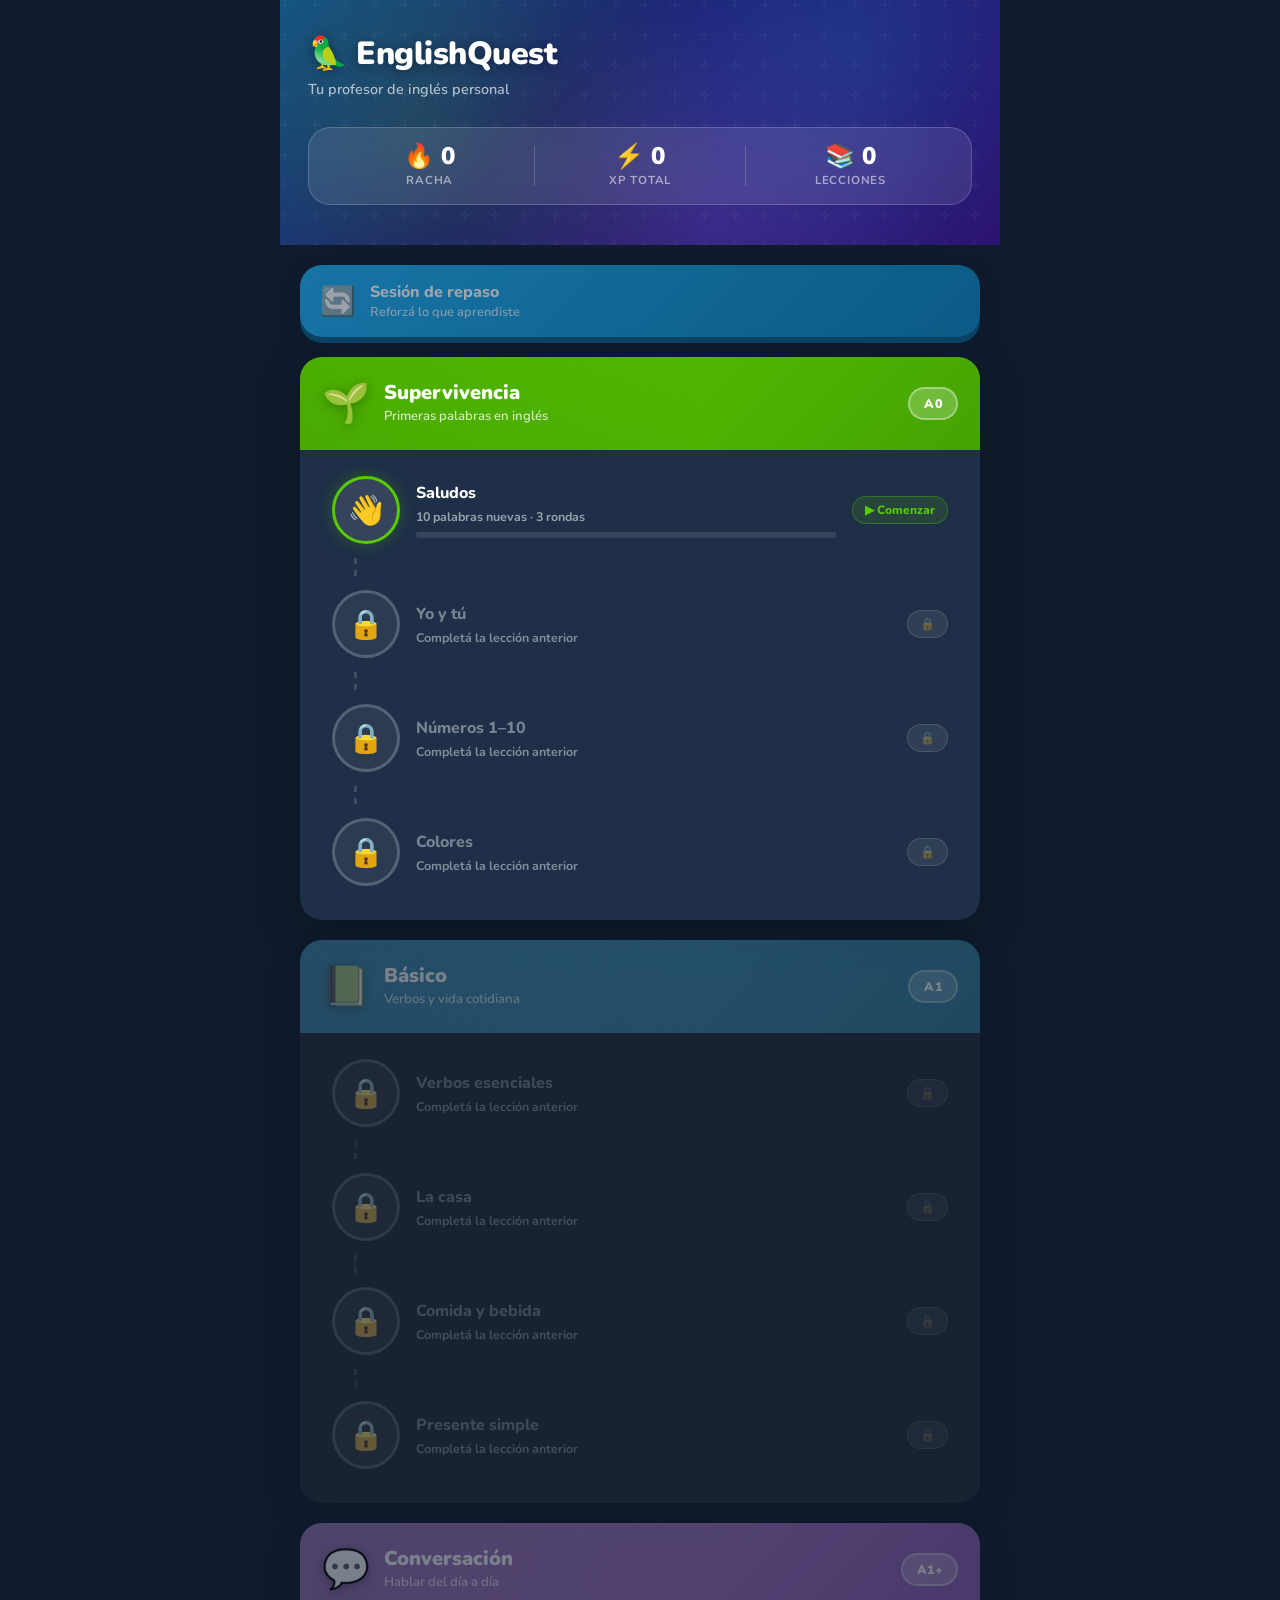
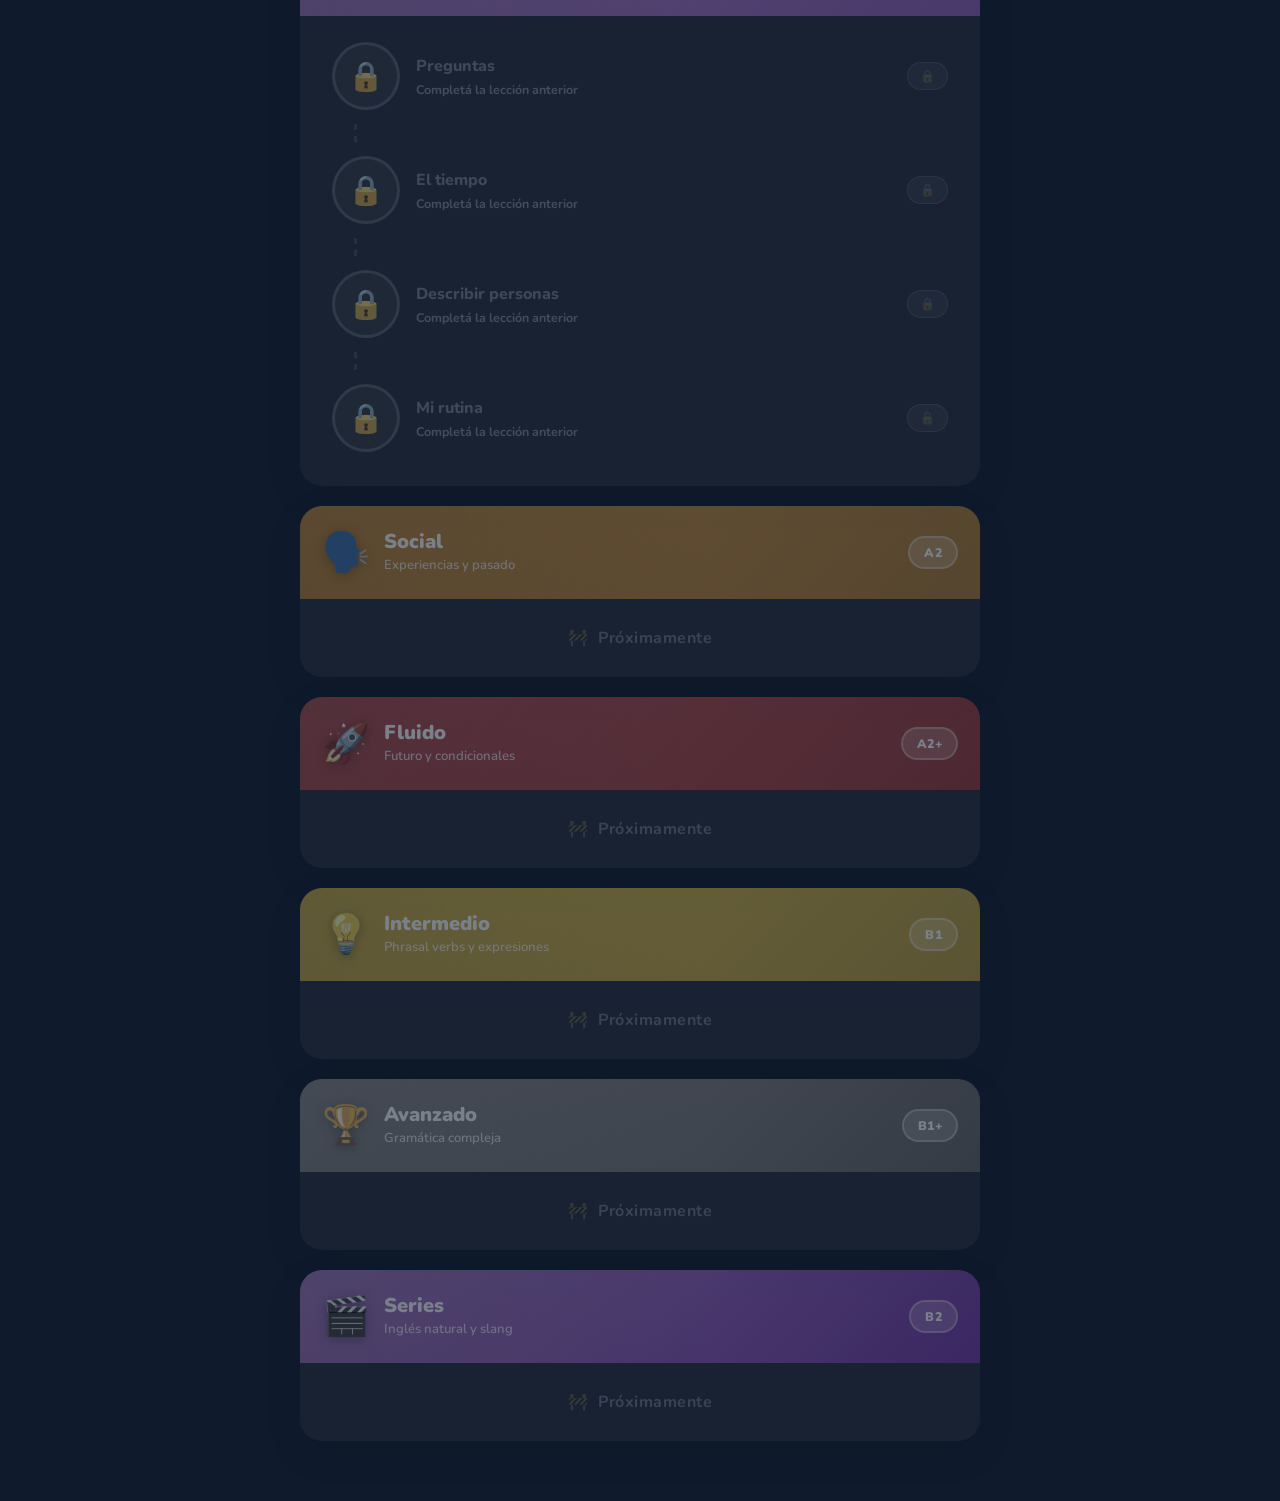
==== index.html @ 535a7dc7 "Add EnglishQuest – browser-based English learning game Complete Duolingo-style game built in vanilla" ====
<!DOCTYPE html>
<html lang="es">
<head>
  <meta charset="UTF-8" />
  <meta name="viewport" content="width=device-width, initial-scale=1.0" />
  <title>EnglishQuest</title>
  <link rel="preconnect" href="https://fonts.googleapis.com" />
  <link href="https://fonts.googleapis.com/css2?family=Nunito:wght@400;600;700;800;900&display=swap" rel="stylesheet" />
  <link rel="stylesheet" href="style.css" />
</head>
<body>

<!-- ══════════════════════════════════════════
     PANTALLA  MAP
══════════════════════════════════════════ -->
<div id="screen-map" class="screen active">

  <!-- Hero header -->
  <header class="map-hero">
    <div class="hero-bg"></div>
    <div class="hero-content">
      <div class="hero-logo">🦜 EnglishQuest</div>
      <div class="hero-tagline">Tu profesor de inglés personal</div>
      <div class="hero-stats">
        <div class="hstat">
          <div class="hstat-val">🔥 <span id="map-streak">0</span></div>
          <div class="hstat-lbl">Racha</div>
        </div>
        <div class="hstat-divider"></div>
        <div class="hstat">
          <div class="hstat-val">⚡ <span id="map-xp">0</span></div>
          <div class="hstat-lbl">XP Total</div>
        </div>
        <div class="hstat-divider"></div>
        <div class="hstat">
          <div class="hstat-val">📚 <span id="map-done">0</span></div>
          <div class="hstat-lbl">Lecciones</div>
        </div>
      </div>
    </div>
  </header>

  <!-- Botón repaso -->
  <div class="map-actions">
    <button class="btn-review-big" id="btn-review">
      <span class="review-icon">🔄</span>
      <div class="review-text">
        <strong>Sesión de repaso</strong>
        <small>Reforzá lo que aprendiste</small>
      </div>
      <span class="review-badge" id="review-badge" style="display:none">0</span>
    </button>
  </div>

  <div id="map-body" class="map-body"></div>
</div>

<!-- ══════════════════════════════════════════
     PANTALLA  LECCIÓN
══════════════════════════════════════════ -->
<div id="screen-lesson" class="screen">
  <div class="lesson-topbar">
    <button class="btn-close-x" id="btn-close-lesson" title="Salir">✕</button>
    <div class="prog-wrap">
      <div class="round-indicator" id="round-indicator"></div>
      <div class="progress-track">
        <div class="progress-fill" id="progress-fill"></div>
      </div>
    </div>
    <div class="error-pill" id="error-count">✨</div>
  </div>

  <div class="ex-scroll">
    <div id="ex-area" class="ex-area"></div>
  </div>

  <div id="feedback" class="feedback-bar" style="display:none"></div>

  <div class="lesson-footer">
    <button class="btn-check-main" id="btn-check" disabled>Verificar</button>
  </div>
</div>

<!-- ══════════════════════════════════════════
     PANTALLA  RESULTADO
══════════════════════════════════════════ -->
<div id="screen-result" class="screen result-bg">
  <div class="confetti-layer" id="confetti"></div>
  <div class="result-card pop">
    <div class="result-icon" id="res-icon">🎉</div>
    <h2 id="res-title">¡Lección completada!</h2>
    <p id="res-msg" class="res-msg"></p>
    <div class="result-stats-row">
      <div class="rstat green">
        <div class="rstat-val" id="res-xp">+0</div>
        <div class="rstat-lbl">⚡ XP ganados</div>
      </div>
      <div class="rstat blue">
        <div class="rstat-val" id="res-accuracy">0%</div>
        <div class="rstat-lbl">🎯 Precisión</div>
      </div>
      <div class="rstat red">
        <div class="rstat-val" id="res-lives">✨</div>
        <div class="rstat-lbl">Errores cometidos</div>
      </div>
    </div>
    <div class="result-btns">
      <button class="btn-check-main" id="btn-result-home">🗺️ Volver al mapa</button>
      <button class="btn-outline-lg" id="btn-result-again">🔁 Repetir lección</button>
    </div>
  </div>
</div>

<!-- ══════════════════════════════════════════
     PANTALLA  GAME OVER
══════════════════════════════════════════ -->
<div id="screen-gameover" class="screen result-bg gameover-bg">
  <div class="result-card pop">
    <div class="result-icon">💔</div>
    <h2>¡Sin vidas!</h2>
    <p class="res-msg">No te rindas — la repetición es la clave para aprender en serio.</p>
    <div class="result-btns">
      <button class="btn-check-main" id="btn-gameover-retry">🔄 Intentar de nuevo</button>
      <button class="btn-outline-lg" id="btn-gameover-home">🗺️ Ir al mapa</button>
    </div>
  </div>
</div>

<script src="curriculum.js"></script>
<script src="srs.js"></script>
<script src="exercises.js"></script>
<script src="game.js"></script>
</body>
</html>
---- style.css ----
/* ═══════════════════════════════════════════════
   VARIABLES & RESET
═══════════════════════════════════════════════ */
*, *::before, *::after { box-sizing: border-box; margin: 0; padding: 0; }

:root {
  --green:       #58cc02;
  --green-dk:    #3d9900;
  --green-lt:    #e0ffc0;
  --blue:        #1cb0f6;
  --blue-dk:     #0a85c0;
  --blue-lt:     #d0f0ff;
  --red:         #ff4b4b;
  --red-dk:      #cc2222;
  --red-lt:      #ffe0e0;
  --yellow:      #ffc800;
  --yellow-dk:   #d4a000;
  --yellow-lt:   #fff8d0;
  --purple:      #ce82ff;
  --purple-dk:   #9b44d4;
  --purple-lt:   #f5e0ff;
  --orange:      #ff9600;
  --orange-lt:   #fff0d0;

  --bg:          #0f1b2d;
  --bg2:         #162236;
  --card:        #ffffff;
  --card-dark:   #1e2f47;
  --text:        #1a1a2e;
  --text-light:  #ffffff;
  --muted:       #7a8fa6;
  --border:      #dde3ec;
  --border-dk:   #2a3f5a;

  --r-lg: 22px;
  --r-md: 14px;
  --r-sm: 10px;

  --sh-sm:  0 2px 8px  rgba(0,0,0,.10);
  --sh-md:  0 6px 20px rgba(0,0,0,.14);
  --sh-lg:  0 12px 40px rgba(0,0,0,.22);
  --sh-xl:  0 20px 60px rgba(0,0,0,.30);
}

html { scroll-behavior: smooth; }
body {
  font-family: 'Nunito', 'Segoe UI', sans-serif;
  background: var(--bg);
  color: var(--text);
  min-height: 100vh;
  -webkit-font-smoothing: antialiased;
}
button { font-family: inherit; cursor: pointer; }
img    { display: block; }

/* ═══════════════════════════════════════════════
   SCREENS
═══════════════════════════════════════════════ */
.screen               { display: none; flex-direction: column; min-height: 100vh; }
.screen.active        { display: flex; }

/* ═══════════════════════════════════════════════
   MAP  ─  HERO HEADER
═══════════════════════════════════════════════ */
#screen-map {
  max-width: 720px;
  margin: 0 auto;
  width: 100%;
  background: var(--bg);
  min-height: 100vh;
}

.map-hero {
  position: relative;
  background: linear-gradient(135deg, #0f4c8a 0%, #1a1a6e 40%, #2d0b6b 100%);
  padding: 32px 28px 40px;
  overflow: hidden;
}
.hero-bg {
  position: absolute; inset: 0;
  background:
    radial-gradient(circle at 20% 50%, rgba(88,204,2,.18) 0%, transparent 50%),
    radial-gradient(circle at 80% 20%, rgba(28,176,246,.20) 0%, transparent 50%),
    radial-gradient(circle at 60% 90%, rgba(206,130,255,.15) 0%, transparent 50%);
  pointer-events: none;
}
.hero-bg::after {
  content: '';
  position: absolute; inset: 0;
  background-image: url("data:image/svg+xml,%3Csvg width='60' height='60' viewBox='0 0 60 60' xmlns='http://www.w3.org/2000/svg'%3E%3Cg fill='none' fill-rule='evenodd'%3E%3Cg fill='%23ffffff' fill-opacity='0.03'%3E%3Cpath d='M36 34v-4h-2v4h-4v2h4v4h2v-4h4v-2h-4zm0-30V0h-2v4h-4v2h4v4h2V6h4V4h-4zM6 34v-4H4v4H0v2h4v4h2v-4h4v-2H6zM6 4V0H4v4H0v2h4v4h2V6h4V4H6z'/%3E%3C/g%3E%3C/g%3E%3C/svg%3E");
}

.hero-content { position: relative; z-index: 1; }

.hero-logo {
  font-size: 2rem;
  font-weight: 900;
  color: #fff;
  margin-bottom: 4px;
  letter-spacing: -0.5px;
  text-shadow: 0 2px 12px rgba(0,0,0,.4);
}
.hero-tagline {
  font-size: .9rem;
  color: rgba(255,255,255,.65);
  font-weight: 600;
  margin-bottom: 28px;
}

.hero-stats {
  display: flex;
  align-items: center;
  gap: 0;
  background: rgba(255,255,255,.10);
  border: 1px solid rgba(255,255,255,.18);
  border-radius: var(--r-lg);
  padding: 16px 20px;
  backdrop-filter: blur(10px);
}
.hstat { flex: 1; text-align: center; }
.hstat-val {
  font-size: 1.5rem;
  font-weight: 900;
  color: #fff;
  line-height: 1;
  margin-bottom: 4px;
}
.hstat-lbl {
  font-size: .72rem;
  font-weight: 700;
  color: rgba(255,255,255,.55);
  text-transform: uppercase;
  letter-spacing: .8px;
}
.hstat-divider {
  width: 1px;
  height: 40px;
  background: rgba(255,255,255,.2);
  margin: 0 4px;
}

/* ═══════════════════════════════════════════════
   MAP  ─  REVIEW BUTTON
═══════════════════════════════════════════════ */
.map-actions {
  padding: 20px 20px 0;
}

.btn-review-big {
  width: 100%;
  display: flex;
  align-items: center;
  gap: 14px;
  padding: 16px 20px;
  background: linear-gradient(135deg, #1cb0f6, #0a85c0);
  border: none;
  border-radius: var(--r-lg);
  color: #fff;
  box-shadow: 0 6px 0 #065d87, var(--sh-md);
  transition: transform .12s, box-shadow .12s;
  text-align: left;
}
.btn-review-big:hover  { transform: translateY(-2px); box-shadow: 0 8px 0 #065d87, var(--sh-lg); }
.btn-review-big:active { transform: translateY(3px);  box-shadow: 0 3px 0 #065d87; }

.review-icon { font-size: 1.8rem; }
.review-text { flex: 1; }
.review-text strong { display: block; font-size: 1rem; font-weight: 800; }
.review-text small   { font-size: .8rem; opacity: .8; font-weight: 600; }

.review-badge {
  background: var(--red);
  color: #fff;
  border-radius: 50%;
  width: 30px; height: 30px;
  display: flex; align-items: center; justify-content: center;
  font-size: .85rem; font-weight: 900;
  box-shadow: 0 2px 8px rgba(255,75,75,.5);
  animation: pulse-red 2s ease infinite;
}
@keyframes pulse-red {
  0%,100% { box-shadow: 0 0 0 0 rgba(255,75,75,.5); }
  50%     { box-shadow: 0 0 0 8px rgba(255,75,75,0); }
}

/* ═══════════════════════════════════════════════
   MAP  ─  BODY / LEVEL SECTIONS
═══════════════════════════════════════════════ */
.map-body {
  padding: 20px 20px 60px;
  display: flex;
  flex-direction: column;
  gap: 20px;
}

.level-section {
  border-radius: var(--r-lg);
  overflow: hidden;
  box-shadow: var(--sh-lg);
}
.locked-level { opacity: .45; pointer-events: none; filter: grayscale(.4); }

.level-header {
  display: flex;
  align-items: center;
  gap: 14px;
  padding: 20px 22px;
  position: relative;
  overflow: hidden;
}
.level-header::after {
  content: '';
  position: absolute; inset: 0;
  background: linear-gradient(90deg, rgba(0,0,0,.15) 0%, transparent 60%);
  pointer-events: none;
}
.level-icon-big {
  font-size: 2.4rem;
  filter: drop-shadow(0 2px 6px rgba(0,0,0,.3));
  position: relative; z-index: 1;
}
.level-text    { flex: 1; position: relative; z-index: 1; }
.level-title   { font-size: 1.25rem; font-weight: 900; color: #fff; line-height: 1.1; }
.level-sub     { font-size: .82rem; color: rgba(255,255,255,.75); font-weight: 600; margin-top: 3px; }
.level-cefr-badge {
  position: relative; z-index: 1;
  background: rgba(255,255,255,.22);
  border: 2px solid rgba(255,255,255,.35);
  color: #fff;
  font-size: .78rem;
  font-weight: 900;
  padding: 6px 14px;
  border-radius: 30px;
  letter-spacing: .5px;
}

.coming-soon {
  background: var(--card-dark);
  padding: 28px;
  text-align: center;
  color: rgba(255,255,255,.35);
  font-weight: 700;
  font-size: 1rem;
  display: flex;
  align-items: center;
  justify-content: center;
  gap: 10px;
  letter-spacing: .5px;
}

/* ═══════════════════════════════════════════════
   MAP  ─  LESSON PATH & NODES
═══════════════════════════════════════════════ */
.lesson-path {
  background: var(--card-dark);
  padding: 12px 20px 20px;
  display: flex;
  flex-direction: column;
}

.path-line {
  width: 3px;
  height: 18px;
  border-left: 3px dashed rgba(255,255,255,.15);
  margin-left: 34px;
}
.path-line.done-line { border-color: rgba(255,255,255,.4); }

.lesson-node {
  display: flex;
  align-items: center;
  gap: 16px;
  padding: 14px 12px;
  border-radius: var(--r-md);
  transition: background .15s, transform .12s;
  cursor: default;
}
.lesson-node.node-available {
  cursor: pointer;
}
.lesson-node.node-available:hover {
  background: rgba(255,255,255,.07);
  transform: translateX(4px);
}

.node-circle {
  width: 68px; height: 68px;
  border-radius: 50%;
  border: 3.5px solid rgba(255,255,255,.2);
  background: rgba(255,255,255,.06);
  display: flex; align-items: center; justify-content: center;
  font-size: 1.8rem;
  flex-shrink: 0;
  transition: border-color .2s, transform .15s;
  position: relative;
}
.node-available .node-circle {
  background: rgba(255,255,255,.1);
  box-shadow: 0 4px 14px rgba(0,0,0,.3);
}
.node-available:hover .node-circle { transform: scale(1.08); }
.node-done .node-circle {
  background: rgba(255,255,255,.12);
}

/* Ring progress around circle */
.node-ring {
  position: absolute; inset: -3.5px;
  border-radius: 50%;
}

.node-info { flex: 1; min-width: 0; }
.node-title {
  font-size: 1rem;
  font-weight: 800;
  color: #fff;
  margin-bottom: 4px;
}
.node-locked .node-title  { color: rgba(255,255,255,.4); }

.node-meta {
  font-size: .78rem;
  font-weight: 700;
  color: rgba(255,255,255,.45);
}
.node-done .node-meta     { color: rgba(255,255,255,.6); }
.node-available .node-meta { color: rgba(255,255,255,.55); }

.node-bar-wrap {
  height: 6px;
  background: rgba(255,255,255,.1);
  border-radius: 3px;
  margin-top: 7px;
  overflow: hidden;
}
.node-bar { height: 100%; border-radius: 3px; transition: width .5s ease; }

.node-badge {
  font-size: .75rem;
  font-weight: 800;
  padding: 5px 12px;
  border-radius: 20px;
  flex-shrink: 0;
}
.badge-done    { background: rgba(88,204,2,.25);  color: #7fff00; border: 1.5px solid rgba(88,204,2,.4); }
.badge-lock    { background: rgba(255,255,255,.08); color: rgba(255,255,255,.3); border: 1.5px solid rgba(255,255,255,.12); }
.badge-start   { color: #fff; border: 1.5px solid rgba(255,255,255,.3); background: rgba(255,255,255,.1); }

/* ═══════════════════════════════════════════════
   LESSON SCREEN  ─  TOPBAR
═══════════════════════════════════════════════ */
#screen-lesson {
  background: var(--bg);
  max-width: 720px;
  margin: 0 auto;
  width: 100%;
}

.lesson-topbar {
  display: flex;
  align-items: center;
  gap: 14px;
  padding: 16px 20px;
  background: var(--bg2);
  border-bottom: 2px solid var(--border-dk);
  position: sticky;
  top: 0; z-index: 20;
}

.btn-close-x {
  width: 38px; height: 38px;
  background: rgba(255,255,255,.08);
  border: 2px solid rgba(255,255,255,.12);
  border-radius: 50%;
  font-size: 1rem;
  color: rgba(255,255,255,.6);
  display: flex; align-items: center; justify-content: center;
  transition: background .15s, color .15s;
  flex-shrink: 0;
}
.btn-close-x:hover { background: rgba(255,75,75,.2); color: var(--red); border-color: var(--red); }

.prog-wrap { flex: 1; }
.progress-track {
  height: 16px;
  background: rgba(255,255,255,.1);
  border-radius: 8px;
  overflow: hidden;
  position: relative;
}
.progress-fill {
  height: 100%;
  background: linear-gradient(90deg, var(--green), #7fff00);
  border-radius: 8px;
  width: 0%;
  transition: width .5s cubic-bezier(.4,0,.2,1);
  position: relative;
}
.progress-fill::after {
  content: '';
  position: absolute;
  top: 2px; left: 4px; right: 4px;
  height: 5px;
  background: rgba(255,255,255,.35);
  border-radius: 3px;
}

.round-indicator {
  font-size: .72rem;
  font-weight: 800;
  color: rgba(255,255,255,.55);
  letter-spacing: .6px;
  margin-bottom: 4px;
}

.error-pill {
  flex-shrink: 0;
  padding: 6px 14px;
  border-radius: 20px;
  font-size: .9rem;
  font-weight: 800;
  border: 2px solid transparent;
  transition: background .2s, color .2s;
}
.error-pill.perfect {
  background: rgba(88,204,2,.15);
  border-color: rgba(88,204,2,.3);
  color: #7fff00;
}
.error-pill.has-errors {
  background: rgba(255,75,75,.15);
  border-color: rgba(255,75,75,.3);
  color: #ff8080;
}

/* ═══════════════════════════════════════════════
   LESSON SCREEN  ─  EXERCISE AREA
═══════════════════════════════════════════════ */
.ex-scroll {
  flex: 1;
  overflow-y: auto;
  padding: 32px 24px 20px;
}
.ex-area {
  max-width: 580px;
  margin: 0 auto;
}

/* ── Labels & questions ── */
.ex-label {
  display: inline-flex;
  align-items: center;
  gap: 6px;
  background: rgba(255,255,255,.08);
  border: 1px solid rgba(255,255,255,.12);
  border-radius: 30px;
  padding: 5px 14px;
  font-size: .72rem;
  font-weight: 800;
  color: rgba(255,255,255,.65);
  letter-spacing: 1px;
  text-transform: uppercase;
  margin-bottom: 18px;
}

.ex-question {
  font-size: 2rem;
  font-weight: 900;
  color: #fff;
  margin-bottom: 8px;
  line-height: 1.25;
  text-shadow: 0 2px 10px rgba(0,0,0,.3);
}

.ex-hint-es {
  font-size: .92rem;
  color: rgba(255,255,255,.45);
  font-weight: 600;
  margin-bottom: 24px;
  font-style: italic;
}

/* ═══════════════════════════════════════════════
   INTRO CARD
═══════════════════════════════════════════════ */
.intro-card {
  background: linear-gradient(135deg, #1e2f47, #162236);
  border: 2px solid rgba(255,255,255,.1);
  border-radius: var(--r-lg);
  padding: 36px 28px;
  text-align: center;
  box-shadow: var(--sh-xl);
}
.intro-badge {
  display: inline-block;
  background: linear-gradient(135deg, var(--yellow), var(--orange));
  color: #5a3000;
  font-size: .7rem;
  font-weight: 900;
  letter-spacing: 1.2px;
  padding: 5px 16px;
  border-radius: 30px;
  margin-bottom: 24px;
  box-shadow: 0 3px 10px rgba(255,200,0,.4);
  text-transform: uppercase;
}
.intro-en {
  font-size: 3rem;
  font-weight: 900;
  color: #fff;
  margin-bottom: 10px;
  text-shadow: 0 2px 20px rgba(88,204,2,.3);
}
.intro-es {
  font-size: 1.3rem;
  font-weight: 700;
  color: rgba(255,255,255,.55);
  margin-bottom: 24px;
}
.intro-example {
  background: rgba(255,255,255,.06);
  border: 1px solid rgba(255,255,255,.1);
  border-radius: var(--r-md);
  padding: 16px 20px;
  margin-bottom: 22px;
  text-align: left;
  display: flex;
  flex-direction: column;
  gap: 5px;
}
.intro-ex-en { font-weight: 700; font-size: .95rem; color: rgba(255,255,255,.85); }
.intro-ex-es { font-size: .85rem; color: rgba(255,255,255,.4); font-style: italic; }

/* ═══════════════════════════════════════════════
   BUTTONS  ─  LISTEN
═══════════════════════════════════════════════ */
.btn-listen-big {
  display: inline-flex;
  align-items: center;
  gap: 10px;
  background: linear-gradient(135deg, var(--blue), var(--blue-dk));
  border: none;
  border-radius: 50px;
  padding: 12px 26px;
  font-size: .95rem;
  font-weight: 800;
  color: #fff;
  box-shadow: 0 4px 0 #065d87, 0 6px 16px rgba(28,176,246,.35);
  transition: transform .12s, box-shadow .12s;
  margin-bottom: 6px;
}
.btn-listen-big:hover  { transform: translateY(-2px); box-shadow: 0 6px 0 #065d87, 0 10px 20px rgba(28,176,246,.4); }
.btn-listen-big:active { transform: translateY(2px);  box-shadow: 0 2px 0 #065d87; }

.btn-listen-sm {
  background: rgba(28,176,246,.15);
  border: 2px solid rgba(28,176,246,.4);
  border-radius: 50%;
  width: 40px; height: 40px;
  font-size: 1.1rem;
  color: var(--blue);
  display: inline-flex; align-items: center; justify-content: center;
  margin-bottom: 18px;
  transition: background .15s, transform .12s;
}
.btn-listen-sm:hover { background: rgba(28,176,246,.25); transform: scale(1.1); }

/* ═══════════════════════════════════════════════
   MULTIPLE CHOICE  ─  CHOICES
═══════════════════════════════════════════════ */
.choices {
  display: flex;
  flex-direction: column;
  gap: 12px;
  margin-top: 6px;
}

.choice-btn {
  background: linear-gradient(135deg, #1e2f47, #253650);
  border: 2.5px solid rgba(255,255,255,.12);
  border-radius: var(--r-lg);
  padding: 18px 22px;
  text-align: left;
  font-size: 1.05rem;
  font-weight: 700;
  color: rgba(255,255,255,.9);
  transition: border-color .15s, background .15s, transform .12s, box-shadow .12s;
  box-shadow: 0 4px 12px rgba(0,0,0,.2);
  position: relative;
  overflow: hidden;
}
.choice-btn::before {
  content: '';
  position: absolute;
  left: 0; top: 0; bottom: 0;
  width: 5px;
  background: transparent;
  transition: background .15s;
  border-radius: 4px 0 0 4px;
}
.choice-btn:hover:not(:disabled) {
  border-color: var(--blue);
  background: linear-gradient(135deg, #1a3050, #1e3d60);
  transform: translateX(4px);
  box-shadow: 0 6px 20px rgba(28,176,246,.2);
}
.choice-btn:hover:not(:disabled)::before { background: var(--blue); }

.choice-btn.selected {
  border-color: var(--blue);
  background: linear-gradient(135deg, #0d2a45, #1a3d5c);
  transform: translateX(4px);
  box-shadow: 0 6px 20px rgba(28,176,246,.25);
}
.choice-btn.selected::before { background: var(--blue); }

.choice-btn.correct {
  border-color: var(--green);
  background: linear-gradient(135deg, #0a2a00, #1a4a00);
  color: #7fff00;
  box-shadow: 0 6px 20px rgba(88,204,2,.3);
}
.choice-btn.correct::before { background: var(--green); }

.choice-btn.wrong {
  border-color: var(--red);
  background: linear-gradient(135deg, #2a0000, #4a0a0a);
  color: #ff8080;
  box-shadow: 0 6px 20px rgba(255,75,75,.3);
  animation: shake .35s ease;
}
.choice-btn.wrong::before { background: var(--red); }
.choice-btn:disabled { cursor: default; }

/* ═══════════════════════════════════════════════
   LISTEN BIG
═══════════════════════════════════════════════ */
.listen-big-btn {
  background: linear-gradient(135deg, #162236, #1e2f47);
  border: 3px solid rgba(28,176,246,.4);
  border-radius: var(--r-lg);
  padding: 36px 24px;
  display: flex;
  flex-direction: column;
  align-items: center;
  gap: 10px;
  cursor: pointer;
  font-size: 3.5rem;
  margin-bottom: 24px;
  transition: border-color .15s, transform .12s, box-shadow .15s;
  box-shadow: var(--sh-lg);
}
.listen-big-btn:hover {
  border-color: var(--blue);
  transform: scale(1.02);
  box-shadow: 0 0 0 4px rgba(28,176,246,.2), var(--sh-lg);
}
.listen-big-btn.playing {
  border-color: var(--blue);
  animation: sonar 1.2s ease infinite;
}
.listen-hint { font-size: .88rem; font-weight: 800; color: rgba(255,255,255,.5); }
@keyframes sonar {
  0%,100% { box-shadow: 0 0 0 0 rgba(28,176,246,.35), var(--sh-lg); }
  50%     { box-shadow: 0 0 0 18px rgba(28,176,246,0), var(--sh-lg); }
}

/* ═══════════════════════════════════════════════
   WORD ORDER
═══════════════════════════════════════════════ */
.word-answer {
  min-height: 62px;
  border: 2.5px dashed rgba(255,255,255,.2);
  border-radius: var(--r-lg);
  padding: 12px 16px;
  display: flex;
  flex-wrap: wrap;
  gap: 8px;
  align-items: center;
  margin-bottom: 20px;
  background: rgba(255,255,255,.04);
  transition: border-color .2s, background .2s;
}
.word-answer:has(.word-chip) {
  border-color: rgba(28,176,246,.5);
  background: rgba(28,176,246,.06);
}
.wo-placeholder {
  color: rgba(255,255,255,.25);
  font-size: .9rem;
  font-weight: 600;
  pointer-events: none;
}

.word-bank {
  display: flex;
  flex-wrap: wrap;
  gap: 10px;
}

.word-chip {
  background: linear-gradient(135deg, #253650, #1e2f47);
  border: 2px solid rgba(255,255,255,.18);
  border-radius: var(--r-sm);
  padding: 10px 18px;
  font-size: .95rem;
  font-weight: 800;
  color: rgba(255,255,255,.9);
  cursor: pointer;
  user-select: none;
  transition: border-color .15s, background .15s, transform .12s, opacity .2s;
  box-shadow: 0 3px 10px rgba(0,0,0,.2);
}
.word-chip:hover:not(.used) {
  border-color: var(--blue);
  background: linear-gradient(135deg, #1a3050, #1e3d60);
  transform: translateY(-2px);
}
.word-chip.used        { opacity: .2; pointer-events: none; }
.word-chip.in-answer   { border-color: var(--blue); background: linear-gradient(135deg, #0d2a45, #1a3d5c); }
.word-chip.correct     { border-color: var(--green); background: linear-gradient(135deg, #0a2a00, #1a4a00); color: #7fff00; }
.word-chip.wrong       { border-color: var(--red);   background: linear-gradient(135deg, #2a0000, #4a0a0a); color: #ff8080; }

/* ═══════════════════════════════════════════════
   FILL BLANK
═══════════════════════════════════════════════ */
.fill-sentence {
  font-size: 1.35rem;
  font-weight: 800;
  color: #fff;
  line-height: 1.7;
  background: rgba(255,255,255,.05);
  border: 2px solid rgba(255,255,255,.1);
  border-radius: var(--r-md);
  padding: 20px 24px;
  margin-bottom: 22px;
}
.fill-chosen {
  color: var(--blue);
  text-decoration: underline;
  text-decoration-style: dotted;
  text-underline-offset: 3px;
}

/* ═══════════════════════════════════════════════
   TYPE ANSWER
═══════════════════════════════════════════════ */
.type-input {
  width: 100%;
  padding: 18px 22px;
  font-size: 1.2rem;
  font-weight: 800;
  background: rgba(255,255,255,.06);
  border: 2.5px solid rgba(255,255,255,.15);
  border-radius: var(--r-lg);
  outline: none;
  color: #fff;
  font-family: inherit;
  transition: border-color .15s, background .15s;
  margin-bottom: 8px;
}
.type-input::placeholder { color: rgba(255,255,255,.25); font-weight: 600; }
.type-input:focus         { border-color: var(--blue); background: rgba(28,176,246,.08); }
.type-input.input-correct { border-color: var(--green); background: rgba(88,204,2,.1); color: #7fff00; }
.type-input.input-wrong   { border-color: var(--red);   background: rgba(255,75,75,.08); }

.type-hint {
  font-size: .9rem;
  font-weight: 700;
  color: var(--red);
  display: none;
  margin-top: 6px;
}

/* ═══════════════════════════════════════════════
   MATCH PAIRS
═══════════════════════════════════════════════ */
.match-grid {
  display: grid;
  grid-template-columns: 1fr 1fr;
  gap: 12px;
  margin-top: 10px;
}
.match-col { display: flex; flex-direction: column; gap: 10px; }

.match-btn {
  background: linear-gradient(135deg, #1e2f47, #253650);
  border: 2.5px solid rgba(255,255,255,.12);
  border-radius: var(--r-md);
  padding: 16px 12px;
  font-size: .95rem;
  font-weight: 800;
  text-align: center;
  color: rgba(255,255,255,.85);
  transition: border-color .15s, background .15s, transform .12s;
  box-shadow: 0 3px 10px rgba(0,0,0,.2);
}
.match-btn:hover:not(.matched) {
  border-color: var(--blue);
  transform: scale(1.03);
  box-shadow: 0 6px 18px rgba(28,176,246,.2);
}
.match-btn.selected {
  border-color: var(--blue);
  background: linear-gradient(135deg, #0d2a45, #1a3d5c);
}
.match-btn.matched     { pointer-events: none; font-weight: 900; }
.match-btn.match-wrong { border-color: var(--red); animation: shake .35s ease; }

/* ═══════════════════════════════════════════════
   SPEAK
═══════════════════════════════════════════════ */
.speak-word {
  font-size: 2.5rem;
  font-weight: 900;
  text-align: center;
  color: #fff;
  margin: 14px 0 24px;
  text-shadow: 0 0 30px rgba(88,204,2,.3);
}
.speak-actions {
  display: flex;
  gap: 12px;
  margin-top: 18px;
}
.btn-speak {
  flex: 2;
  padding: 18px;
  background: linear-gradient(135deg, var(--blue), var(--blue-dk));
  color: #fff;
  border: none;
  border-radius: var(--r-lg);
  font-size: 1rem;
  font-weight: 800;
  box-shadow: 0 5px 0 #065d87, 0 8px 20px rgba(28,176,246,.3);
  transition: transform .12s, box-shadow .12s;
}
.btn-speak:hover  { transform: translateY(-2px); }
.btn-speak:active { transform: translateY(3px); box-shadow: 0 2px 0 #065d87; }

.btn-skip-speak {
  flex: 1;
  padding: 18px;
  background: rgba(255,255,255,.06);
  color: rgba(255,255,255,.5);
  border: 2px solid rgba(255,255,255,.12);
  border-radius: var(--r-lg);
  font-size: .85rem;
  font-weight: 700;
  transition: background .15s;
}
.btn-skip-speak:hover { background: rgba(255,255,255,.1); }

.speak-status {
  margin-top: 14px;
  font-size: .9rem;
  font-weight: 700;
  color: rgba(255,255,255,.45);
  text-align: center;
  min-height: 24px;
}

/* ═══════════════════════════════════════════════
   FEEDBACK BAR
═══════════════════════════════════════════════ */
.feedback-bar {
  padding: 18px 28px;
  font-weight: 800;
  font-size: 1.05rem;
  display: flex;
  align-items: center;
  gap: 10px;
  max-width: 720px;
  width: 100%;
  margin: 0 auto;
  border-top: 3px solid transparent;
}
.fb-correct {
  background: linear-gradient(135deg, #0a2a00, #0f3800);
  border-color: var(--green);
  color: #7fff00;
  box-shadow: 0 -4px 20px rgba(88,204,2,.2);
}
.fb-wrong {
  background: linear-gradient(135deg, #2a0000, #380000);
  border-color: var(--red);
  color: #ff8080;
  box-shadow: 0 -4px 20px rgba(255,75,75,.2);
}

/* ═══════════════════════════════════════════════
   MAIN BUTTONS  ─  VERIFICAR / CONTINUAR
═══════════════════════════════════════════════ */
.lesson-footer {
  padding: 20px 28px 32px;
  max-width: 720px;
  margin: 0 auto;
  width: 100%;
  background: linear-gradient(to top, var(--bg) 70%, transparent);
  display: flex;
  align-items: center;
  justify-content: center;
}

.btn-check-main {
  width: 100%;
  max-width: 480px;
  padding: 22px 40px;
  background: linear-gradient(160deg, #6edc04, #3d9900 80%);
  color: #fff;
  border: none;
  border-radius: 100px;          /* pill shape */
  font-size: 1.35rem;
  font-weight: 900;
  text-transform: uppercase;
  letter-spacing: 1.2px;
  box-shadow:
    0 8px 0 var(--green-dk),
    0 14px 36px rgba(88,204,2,.40),
    0 0 0 0 rgba(88,204,2,.3);
  transition: transform .12s, box-shadow .12s, background .15s;
  position: relative;
  overflow: hidden;
}
/* shine stripe */
.btn-check-main::before {
  content: '';
  position: absolute;
  top: 8px; left: 16px; right: 16px;
  height: 8px;
  background: rgba(255,255,255,.28);
  border-radius: 4px;
  pointer-events: none;
}
/* pulse glow when enabled */
.btn-check-main:not(:disabled) {
  animation: btn-glow 2.4s ease infinite;
}
@keyframes btn-glow {
  0%,100% { box-shadow: 0 8px 0 var(--green-dk), 0 14px 36px rgba(88,204,2,.40), 0 0 0 0 rgba(88,204,2,.3); }
  50%     { box-shadow: 0 8px 0 var(--green-dk), 0 20px 48px rgba(88,204,2,.55), 0 0 0 14px rgba(88,204,2,0); }
}
.btn-check-main:hover:not(:disabled) {
  background: linear-gradient(160deg, #7eff04, #4ab800 80%);
  transform: translateY(-3px) scale(1.015);
  box-shadow: 0 12px 0 var(--green-dk), 0 22px 52px rgba(88,204,2,.55);
}
.btn-check-main:active:not(:disabled) {
  transform: translateY(5px) scale(.98);
  box-shadow: 0 3px 0 var(--green-dk), 0 6px 18px rgba(88,204,2,.3);
}
.btn-check-main:disabled {
  background: linear-gradient(160deg, #2a3a2a, #1e2e1e);
  color: rgba(255,255,255,.22);
  box-shadow: 0 6px 0 #111e11, 0 0 0 0 transparent;
  cursor: default;
  animation: none;
}

.btn-outline-lg {
  width: 100%;
  max-width: 480px;
  padding: 18px 40px;
  background: rgba(255,255,255,.07);
  color: rgba(255,255,255,.75);
  border: 2.5px solid rgba(255,255,255,.22);
  border-radius: 100px;
  font-size: 1.1rem;
  font-weight: 800;
  text-transform: uppercase;
  letter-spacing: .8px;
  transition: background .15s, color .15s, border-color .15s, transform .12s;
}
.btn-outline-lg:hover {
  background: rgba(255,255,255,.14);
  color: #fff;
  border-color: rgba(255,255,255,.4);
  transform: translateY(-2px);
}

/* ═══════════════════════════════════════════════
   RESULT / GAMEOVER SCREENS
═══════════════════════════════════════════════ */
.result-bg {
  background: linear-gradient(135deg, #0f1b2d, #0a0f1a);
  align-items: center;
  justify-content: center;
  padding: 24px 20px;
}
.gameover-bg {
  background: linear-gradient(135deg, #1a0000, #0a0000);
}

.confetti-layer {
  position: absolute; inset: 0;
  pointer-events: none;
  overflow: hidden;
}

.result-card {
  background: linear-gradient(155deg, #1e2f47, #162236);
  border: 2px solid rgba(255,255,255,.1);
  border-radius: 28px;
  padding: 44px 36px;
  text-align: center;
  max-width: 460px;
  width: 100%;
  box-shadow: var(--sh-xl), 0 0 80px rgba(88,204,2,.08);
  position: relative;
  z-index: 1;
}

.result-icon { font-size: 5rem; margin-bottom: 14px; filter: drop-shadow(0 4px 12px rgba(0,0,0,.5)); }
.result-card h2 {
  font-size: 1.8rem;
  font-weight: 900;
  color: #fff;
  margin-bottom: 8px;
}
.res-msg {
  color: rgba(255,255,255,.5);
  font-size: .95rem;
  font-weight: 600;
  margin-bottom: 30px;
  line-height: 1.5;
}

.result-stats-row {
  display: flex;
  gap: 12px;
  margin-bottom: 30px;
}
.rstat {
  flex: 1;
  border-radius: var(--r-md);
  padding: 16px 10px;
  border: 2px solid transparent;
}
.rstat.green { background: rgba(88,204,2,.12);  border-color: rgba(88,204,2,.3); }
.rstat.blue  { background: rgba(28,176,246,.12); border-color: rgba(28,176,246,.3); }
.rstat.red   { background: rgba(255,75,75,.12);  border-color: rgba(255,75,75,.3); }

.rstat-val {
  font-size: 1.6rem;
  font-weight: 900;
  color: #fff;
  margin-bottom: 5px;
}
.rstat.green .rstat-val { color: #7fff00; }
.rstat.blue  .rstat-val { color: var(--blue); }
.rstat-lbl { font-size: .75rem; font-weight: 700; color: rgba(255,255,255,.45); }

.result-btns {
  display: flex;
  flex-direction: column;
  align-items: center;
  gap: 14px;
}

/* ═══════════════════════════════════════════════
   ANIMATIONS
═══════════════════════════════════════════════ */
@keyframes pop {
  0%   { transform: scale(.6); opacity: 0; }
  75%  { transform: scale(1.06); }
  100% { transform: scale(1); opacity: 1; }
}
.pop { animation: pop .25s cubic-bezier(.34,1.56,.64,1) forwards; }

@keyframes shake {
  0%,100% { transform: translateX(0); }
  20%     { transform: translateX(-8px); }
  60%     { transform: translateX(8px); }
}
.shake { animation: shake .35s ease; }

@keyframes fadeInUp {
  from { transform: translateY(16px); opacity: 0; }
  to   { transform: translateY(0);    opacity: 1; }
}
.fade-up { animation: fadeInUp .3s ease forwards; }

@keyframes pulse-green {
  0%,100% { box-shadow: 0 0 0 0 rgba(88,204,2,.4); }
  50%     { box-shadow: 0 0 0 12px rgba(88,204,2,0); }
}

/* ═══════════════════════════════════════════════
   SCROLLBAR
═══════════════════════════════════════════════ */
::-webkit-scrollbar       { width: 6px; }
::-webkit-scrollbar-track { background: transparent; }
::-webkit-scrollbar-thumb { background: rgba(255,255,255,.15); border-radius: 3px; }

/* ═══════════════════════════════════════════════
   SELECTION
═══════════════════════════════════════════════ */
::selection { background: rgba(88,204,2,.3); color: #fff; }
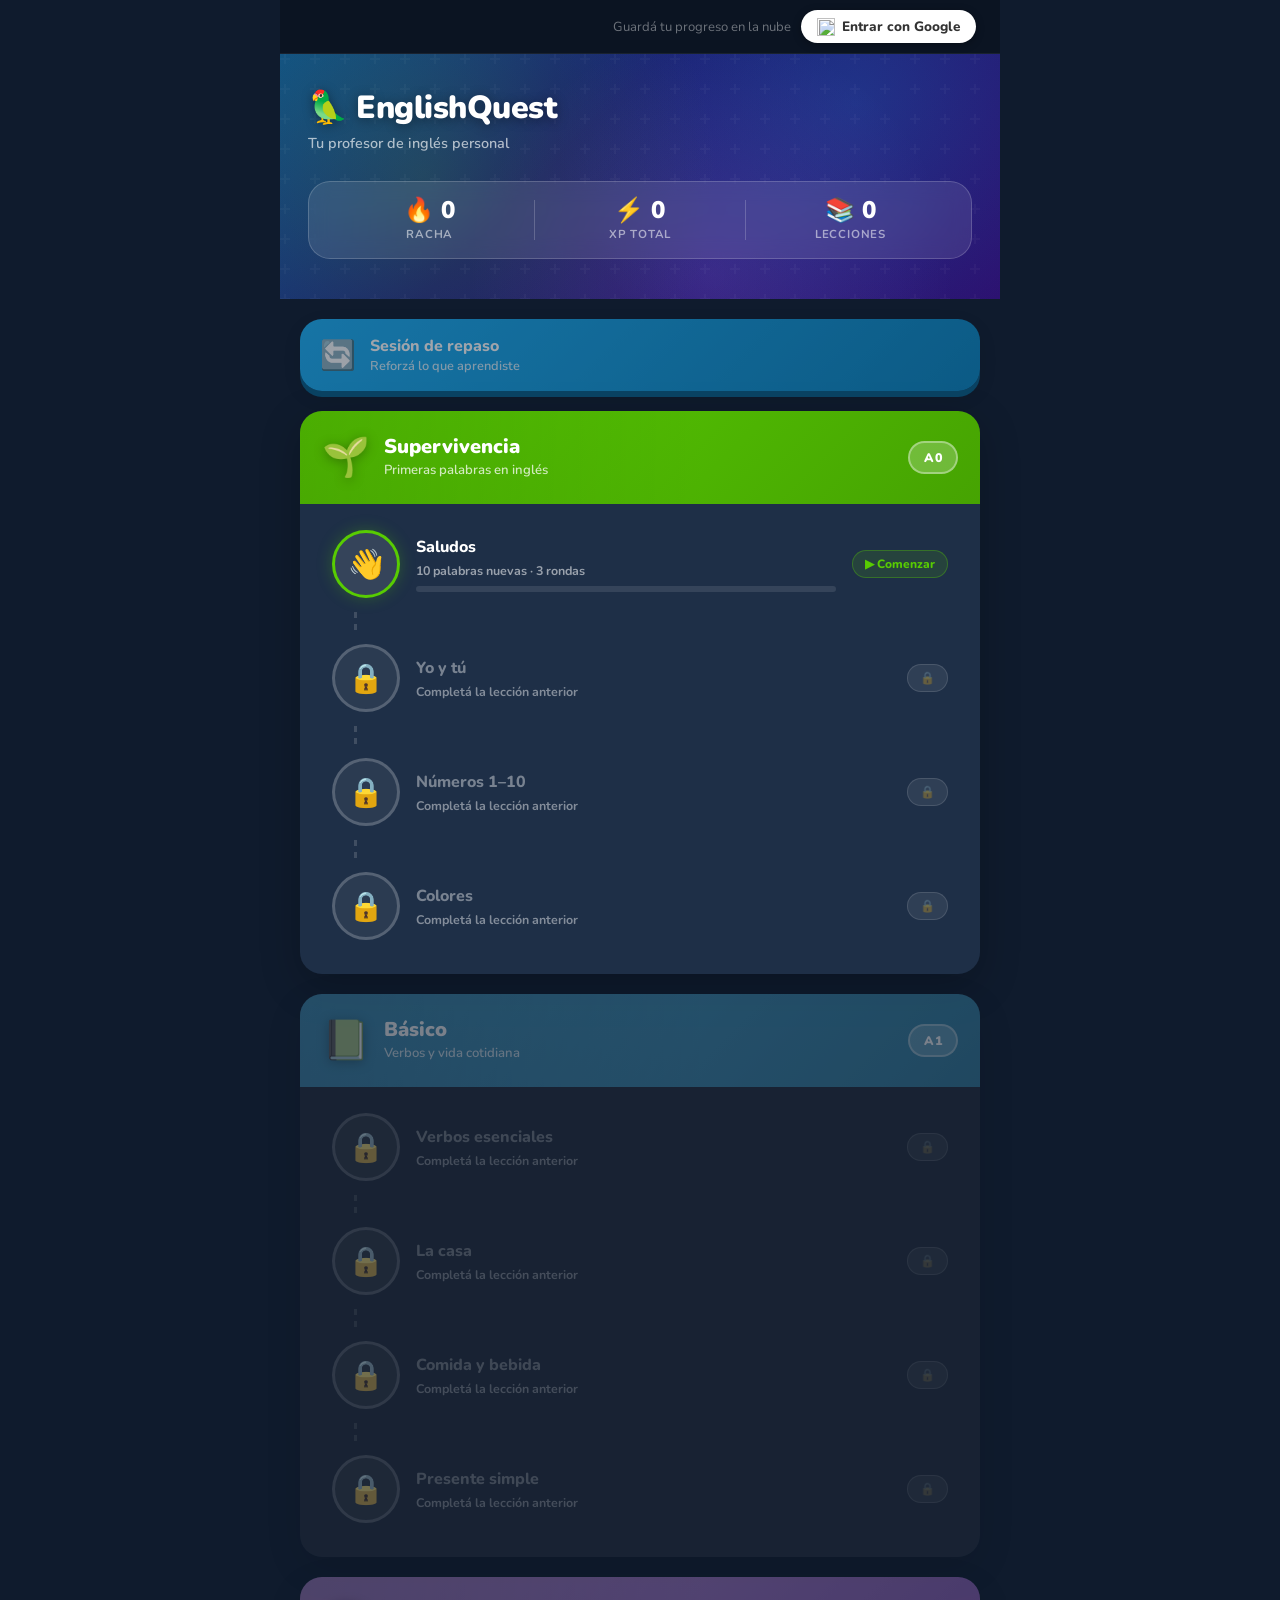
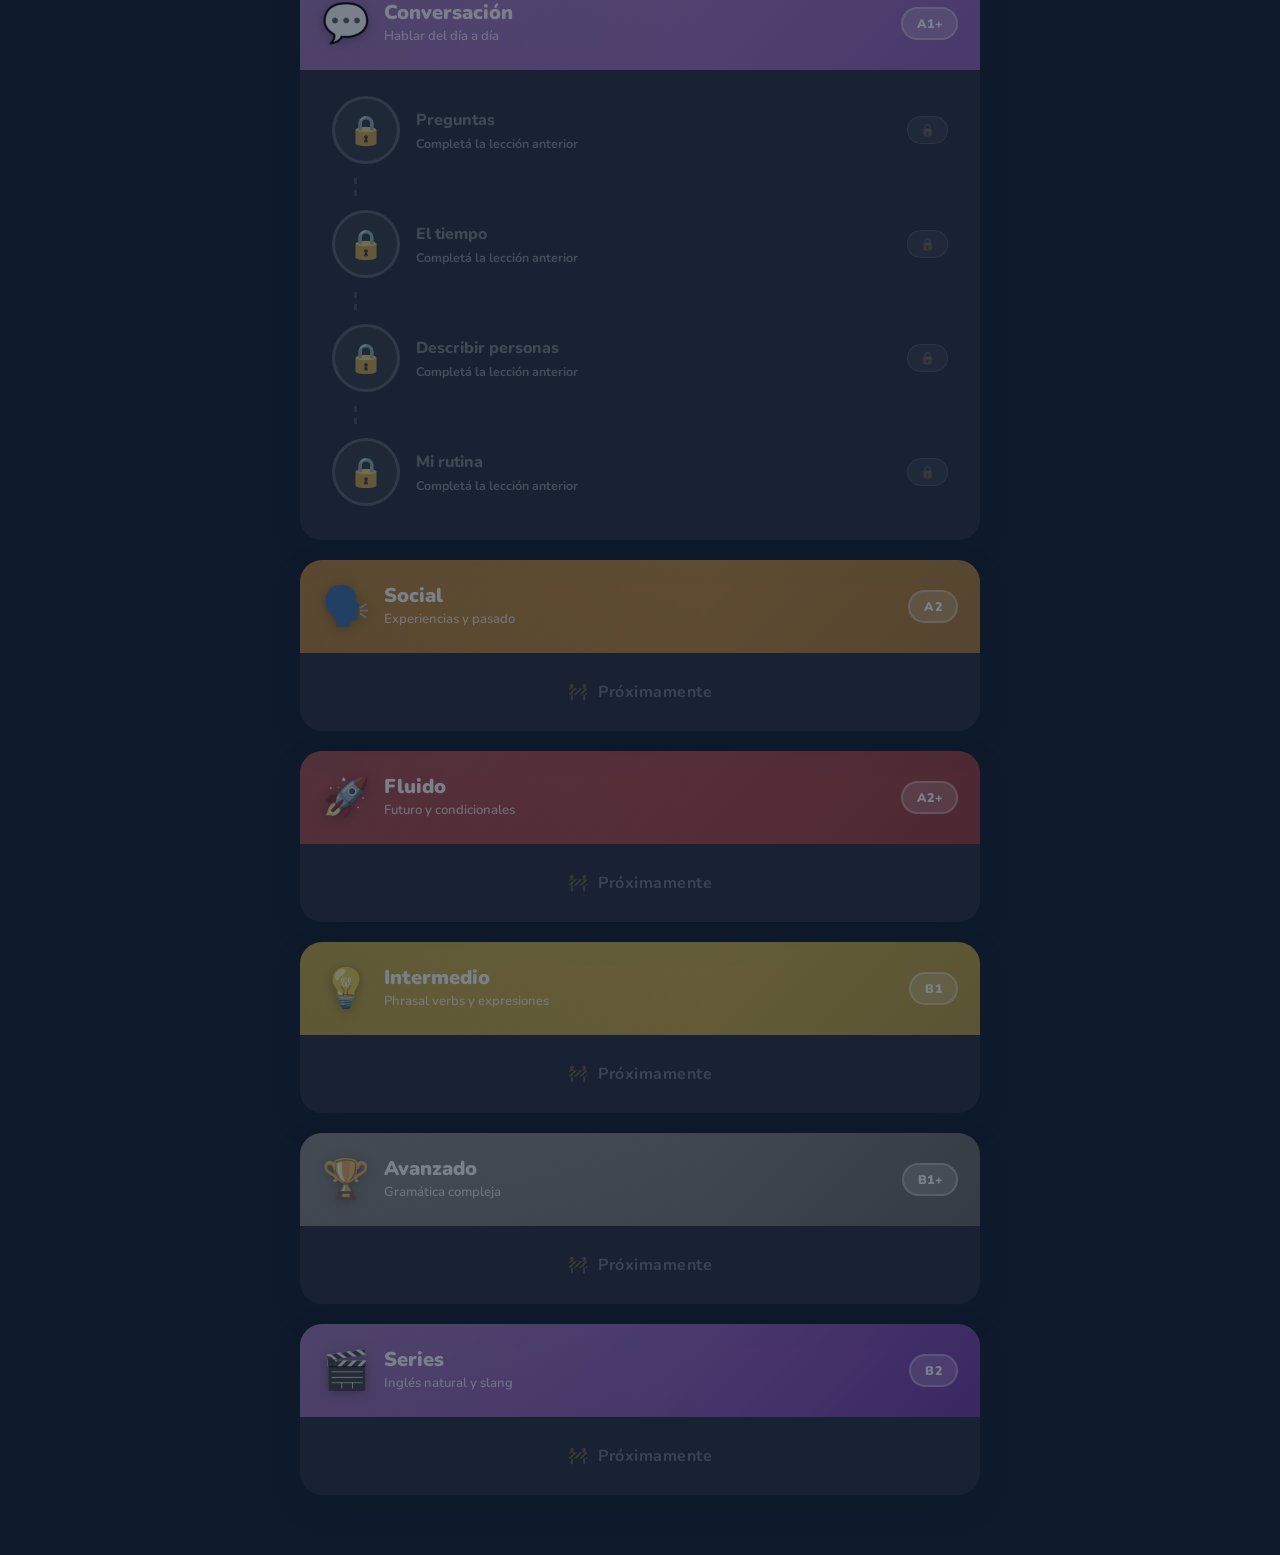
==== commit 7ed30621: "Add Google login and Firestore cloud sync - New firebase.js: Google Auth + Firestore save/load - Aut" ====
--- a/index.html
+++ b/index.html
@@ -14,6 +14,9 @@
      PANTALLA  MAP
 ══════════════════════════════════════════ -->
 <div id="screen-map" class="screen active">
+
+  <!-- Auth bar -->
+  <div id="auth-bar" class="auth-bar"></div>
 
   <!-- Hero header -->
   <header class="map-hero">
@@ -126,9 +129,15 @@
   </div>
 </div>
 
+<!-- Firebase SDK (compat) -->
+<script src="https://www.gstatic.com/firebasejs/10.12.2/firebase-app-compat.js"></script>
+<script src="https://www.gstatic.com/firebasejs/10.12.2/firebase-auth-compat.js"></script>
+<script src="https://www.gstatic.com/firebasejs/10.12.2/firebase-firestore-compat.js"></script>
+
 <script src="curriculum.js"></script>
 <script src="srs.js"></script>
 <script src="exercises.js"></script>
+<script src="firebase.js"></script>
 <script src="game.js"></script>
 </body>
 </html>
--- a/style.css
+++ b/style.css
@@ -1086,6 +1086,70 @@
 }
 
 /* ═══════════════════════════════════════════════
+   AUTH BAR
+═══════════════════════════════════════════════ */
+.auth-bar {
+  display: flex;
+  align-items: center;
+  justify-content: flex-end;
+  gap: 10px;
+  padding: 10px 24px;
+  background: rgba(0,0,0,.25);
+  border-bottom: 1px solid rgba(255,255,255,.06);
+  min-height: 52px;
+}
+
+.auth-avatar {
+  width: 32px;
+  height: 32px;
+  border-radius: 50%;
+  border: 2px solid rgba(255,255,255,.3);
+  object-fit: cover;
+}
+
+.auth-name {
+  color: rgba(255,255,255,.85);
+  font-size: .9rem;
+  font-weight: 700;
+  max-width: 180px;
+  overflow: hidden;
+  text-overflow: ellipsis;
+  white-space: nowrap;
+}
+
+.auth-hint {
+  color: rgba(255,255,255,.4);
+  font-size: .82rem;
+}
+
+.auth-btn {
+  display: flex;
+  align-items: center;
+  gap: 7px;
+  padding: 7px 16px;
+  border-radius: 20px;
+  font-size: .85rem;
+  font-weight: 800;
+  cursor: pointer;
+  border: none;
+  transition: opacity .15s, transform .1s;
+}
+.auth-btn:hover  { opacity: .85; transform: translateY(-1px); }
+.auth-btn:active { transform: translateY(0); }
+
+.auth-btn-in {
+  background: #fff;
+  color: #333;
+  box-shadow: 0 2px 8px rgba(0,0,0,.3);
+}
+
+.auth-btn-out {
+  background: rgba(255,255,255,.12);
+  color: rgba(255,255,255,.7);
+  border: 1px solid rgba(255,255,255,.2);
+}
+
+/* ═══════════════════════════════════════════════
    SCROLLBAR
 ═══════════════════════════════════════════════ */
 ::-webkit-scrollbar       { width: 6px; }
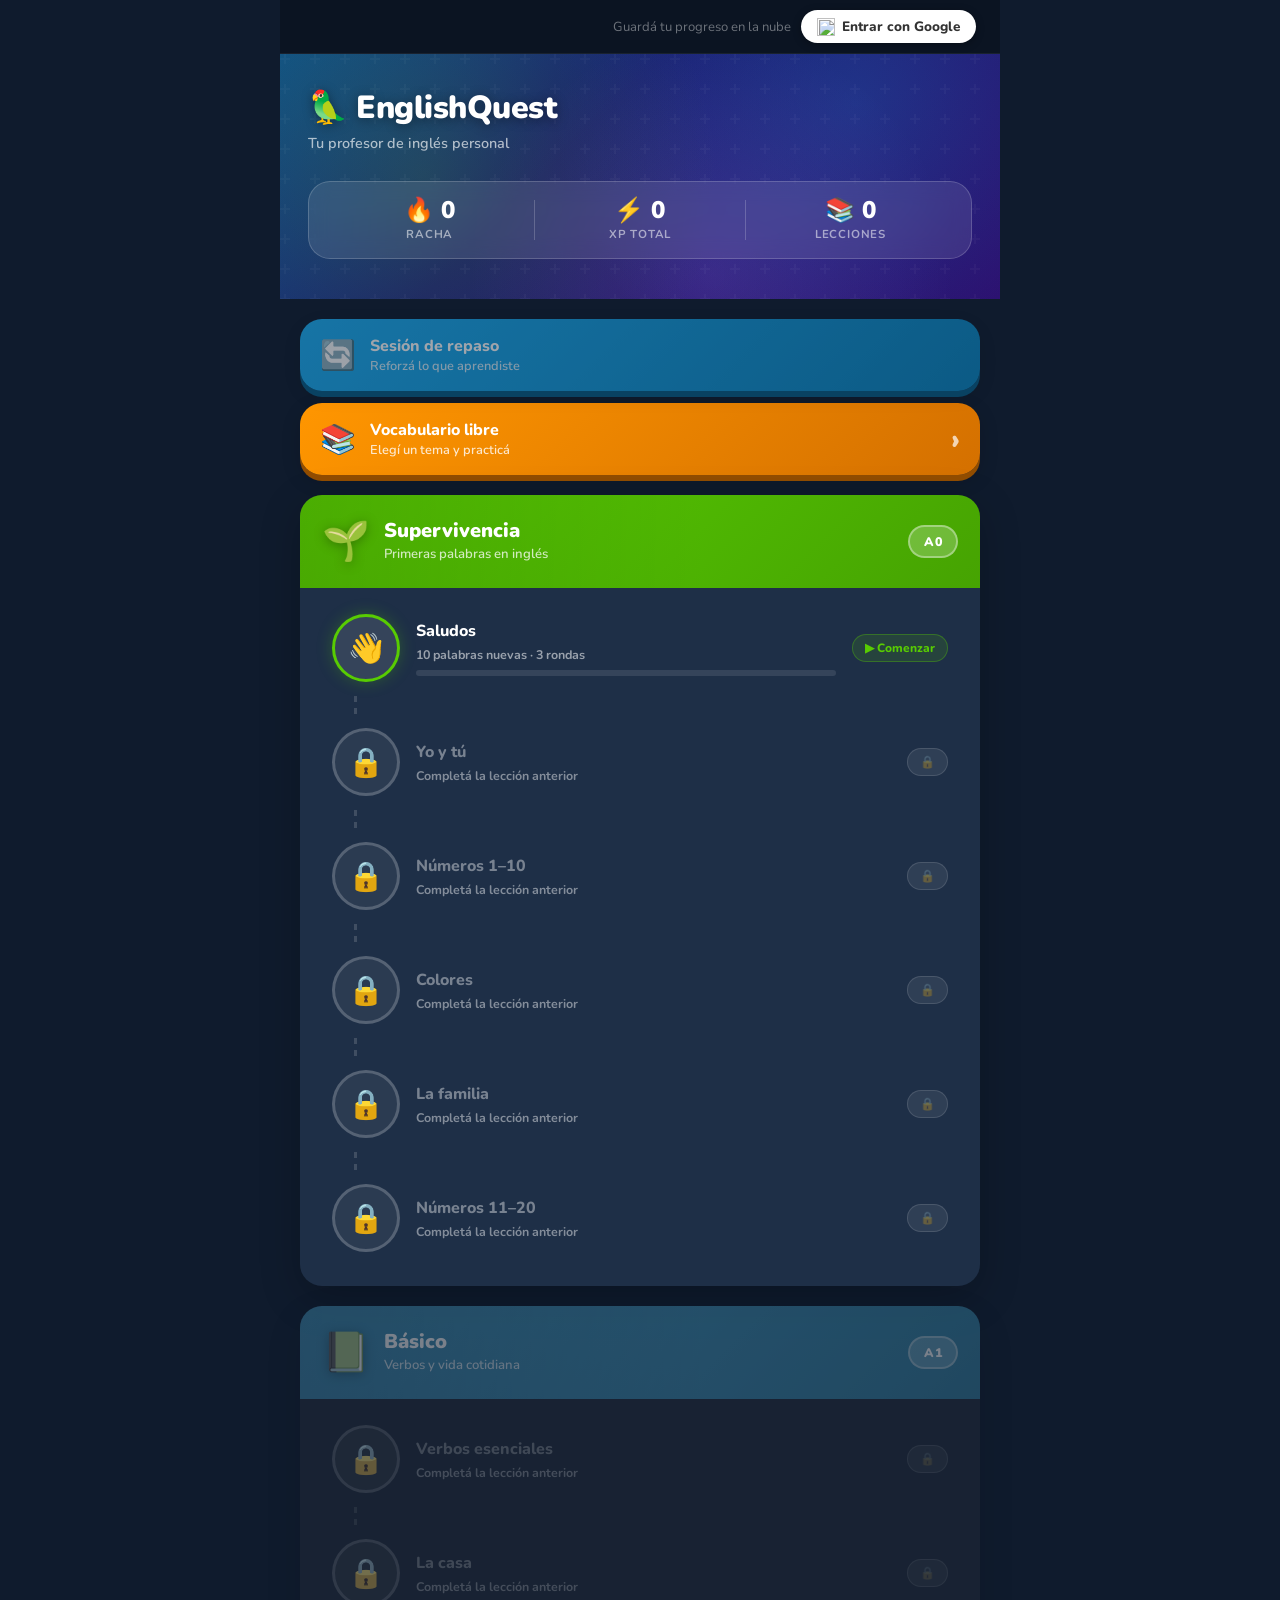
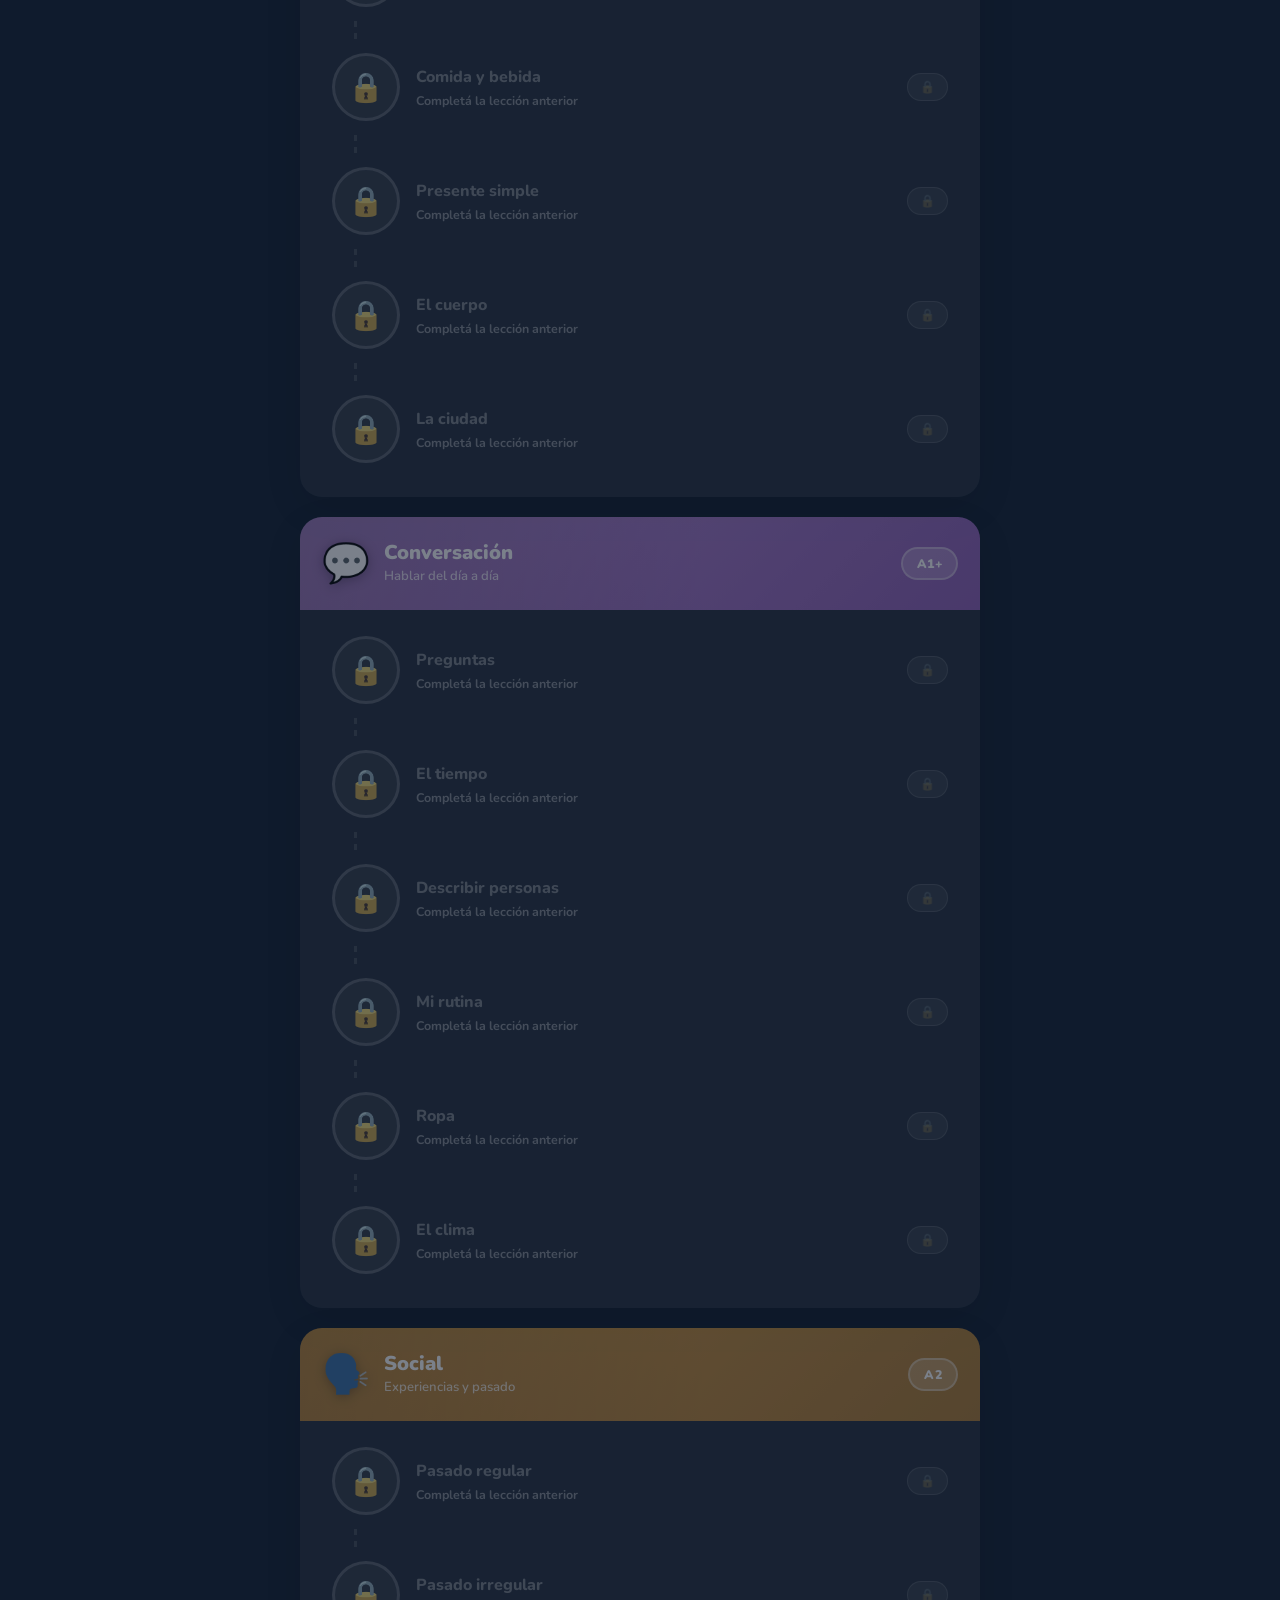
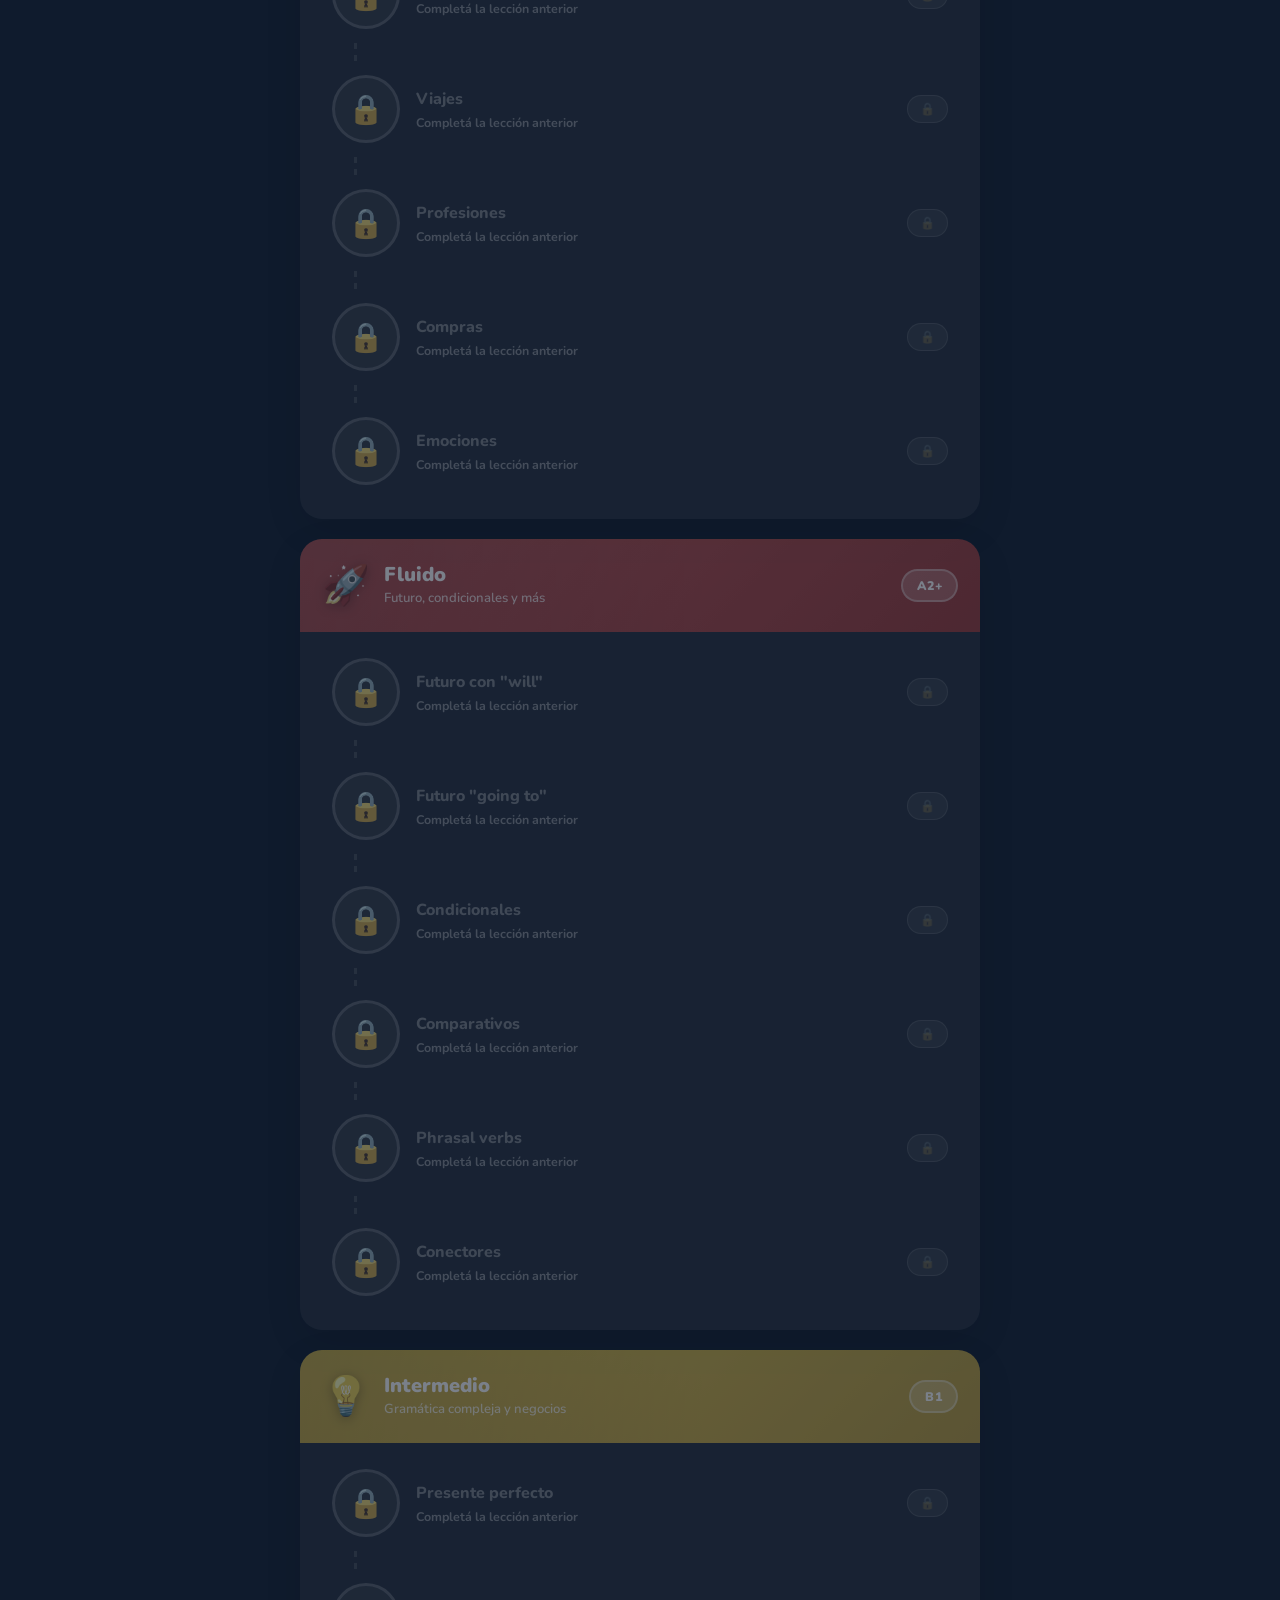
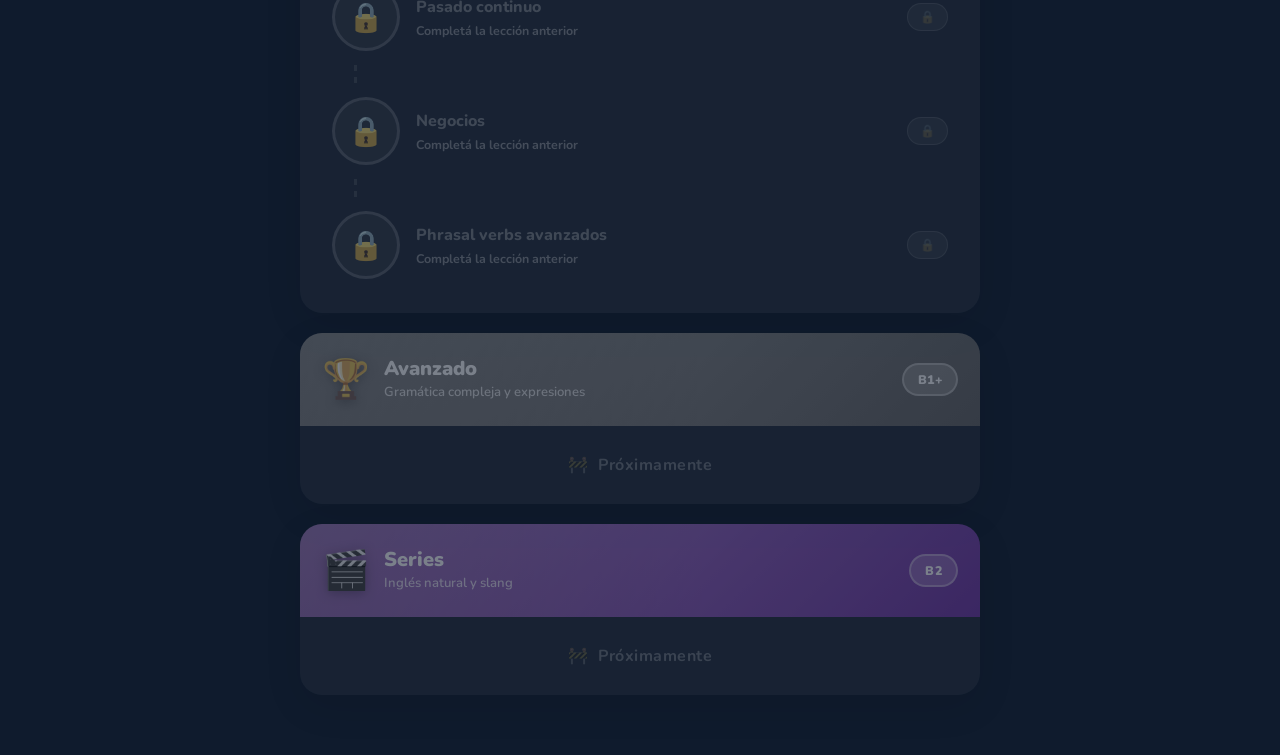
==== commit 0ff08071: "Add Vocabulario Libre section + expand curriculum to 6 levels/34 lessons - New vocabpacks.js: 10 top" ====
--- a/index.html
+++ b/index.html
@@ -43,7 +43,7 @@
     </div>
   </header>
 
-  <!-- Botón repaso -->
+  <!-- Botones de acción -->
   <div class="map-actions">
     <button class="btn-review-big" id="btn-review">
       <span class="review-icon">🔄</span>
@@ -52,6 +52,14 @@
         <small>Reforzá lo que aprendiste</small>
       </div>
       <span class="review-badge" id="review-badge" style="display:none">0</span>
+    </button>
+    <button class="btn-vocab-big" id="btn-vocab-select">
+      <span class="review-icon">📚</span>
+      <div class="review-text">
+        <strong>Vocabulario libre</strong>
+        <small>Elegí un tema y practicá</small>
+      </div>
+      <span class="vocab-arrow">›</span>
     </button>
   </div>
 
@@ -129,12 +137,28 @@
   </div>
 </div>
 
+<!-- ══════════════════════════════════════════
+     PANTALLA  VOCABULARIO LIBRE
+══════════════════════════════════════════ -->
+<div id="screen-vocab-select" class="screen">
+  <div class="vocab-select-topbar">
+    <button class="btn-close-x" id="btn-close-vocab" title="Volver">✕</button>
+    <div class="vocab-select-title">📚 Vocabulario libre</div>
+    <div></div>
+  </div>
+  <div class="vocab-select-body">
+    <p class="vocab-select-sub">Elegí un tema para practicar palabras nuevas</p>
+    <div class="vocab-pack-grid" id="vocab-pack-grid"></div>
+  </div>
+</div>
+
 <!-- Firebase SDK (compat) -->
 <script src="https://www.gstatic.com/firebasejs/10.12.2/firebase-app-compat.js"></script>
 <script src="https://www.gstatic.com/firebasejs/10.12.2/firebase-auth-compat.js"></script>
 <script src="https://www.gstatic.com/firebasejs/10.12.2/firebase-firestore-compat.js"></script>
 
 <script src="curriculum.js"></script>
+<script src="vocabpacks.js"></script>
 <script src="srs.js"></script>
 <script src="exercises.js"></script>
 <script src="firebase.js"></script>
--- a/style.css
+++ b/style.css
@@ -1150,6 +1150,127 @@
 }
 
 /* ═══════════════════════════════════════════════
+   MAP  ─  VOCAB LIBRE BUTTON
+═══════════════════════════════════════════════ */
+.btn-vocab-big {
+  width: 100%;
+  display: flex;
+  align-items: center;
+  gap: 14px;
+  padding: 16px 20px;
+  background: linear-gradient(135deg, #ff9600, #d47000);
+  border: none;
+  border-radius: var(--r-lg);
+  color: #fff;
+  box-shadow: 0 6px 0 #924d00, var(--sh-md);
+  transition: transform .12s, box-shadow .12s;
+  text-align: left;
+  margin-top: 12px;
+}
+.btn-vocab-big:hover  { transform: translateY(-2px); box-shadow: 0 8px 0 #924d00, var(--sh-lg); }
+.btn-vocab-big:active { transform: translateY(3px);  box-shadow: 0 3px 0 #924d00; }
+
+.vocab-arrow {
+  font-size: 1.8rem;
+  opacity: .7;
+  font-weight: 900;
+}
+
+/* ═══════════════════════════════════════════════
+   VOCAB SELECT SCREEN
+═══════════════════════════════════════════════ */
+#screen-vocab-select {
+  max-width: 720px;
+  margin: 0 auto;
+  width: 100%;
+  background: var(--bg);
+  min-height: 100vh;
+}
+
+.vocab-select-topbar {
+  display: flex;
+  align-items: center;
+  justify-content: space-between;
+  padding: 14px 20px;
+  background: rgba(0,0,0,.25);
+  border-bottom: 1px solid rgba(255,255,255,.06);
+  gap: 12px;
+}
+
+.vocab-select-title {
+  font-size: 1.1rem;
+  font-weight: 900;
+  color: #fff;
+  letter-spacing: .3px;
+}
+
+.vocab-select-body {
+  padding: 24px 20px 60px;
+}
+
+.vocab-select-sub {
+  color: rgba(255,255,255,.45);
+  font-size: .9rem;
+  font-weight: 600;
+  margin-bottom: 20px;
+  text-align: center;
+}
+
+.vocab-pack-grid {
+  display: grid;
+  grid-template-columns: repeat(2, 1fr);
+  gap: 14px;
+}
+
+@media (min-width: 480px) {
+  .vocab-pack-grid { grid-template-columns: repeat(3, 1fr); }
+}
+
+.vocab-pack-card {
+  background: var(--card-dark);
+  border: 2px solid rgba(255,255,255,.08);
+  border-radius: var(--r-lg);
+  padding: 20px 16px 18px;
+  display: flex;
+  flex-direction: column;
+  align-items: center;
+  gap: 8px;
+  cursor: pointer;
+  text-align: center;
+  transition: border-color .15s, transform .12s, box-shadow .15s;
+  box-shadow: var(--sh-md);
+  position: relative;
+  overflow: hidden;
+}
+.vocab-pack-card::before {
+  content: '';
+  position: absolute;
+  top: 0; left: 0; right: 0;
+  height: 3px;
+  background: var(--pack-color, #1cb0f6);
+  border-radius: 4px 4px 0 0;
+}
+.vocab-pack-card:hover {
+  border-color: var(--pack-color, #1cb0f6);
+  transform: translateY(-3px);
+  box-shadow: 0 8px 24px rgba(0,0,0,.3), 0 0 0 1px var(--pack-color, #1cb0f6);
+}
+
+.vpc-icon  { font-size: 2.2rem; filter: drop-shadow(0 2px 6px rgba(0,0,0,.4)); }
+.vpc-title { font-size: .95rem; font-weight: 900; color: #fff; line-height: 1.2; }
+.vpc-desc  { font-size: .75rem; font-weight: 600; color: rgba(255,255,255,.4); line-height: 1.4; }
+.vpc-badge {
+  background: color-mix(in srgb, var(--pack-color, #1cb0f6) 20%, transparent);
+  border: 1px solid color-mix(in srgb, var(--pack-color, #1cb0f6) 40%, transparent);
+  color: var(--pack-color, #1cb0f6);
+  font-size: .7rem;
+  font-weight: 800;
+  padding: 3px 10px;
+  border-radius: 20px;
+  margin-top: 4px;
+}
+
+/* ═══════════════════════════════════════════════
    SCROLLBAR
 ═══════════════════════════════════════════════ */
 ::-webkit-scrollbar       { width: 6px; }
